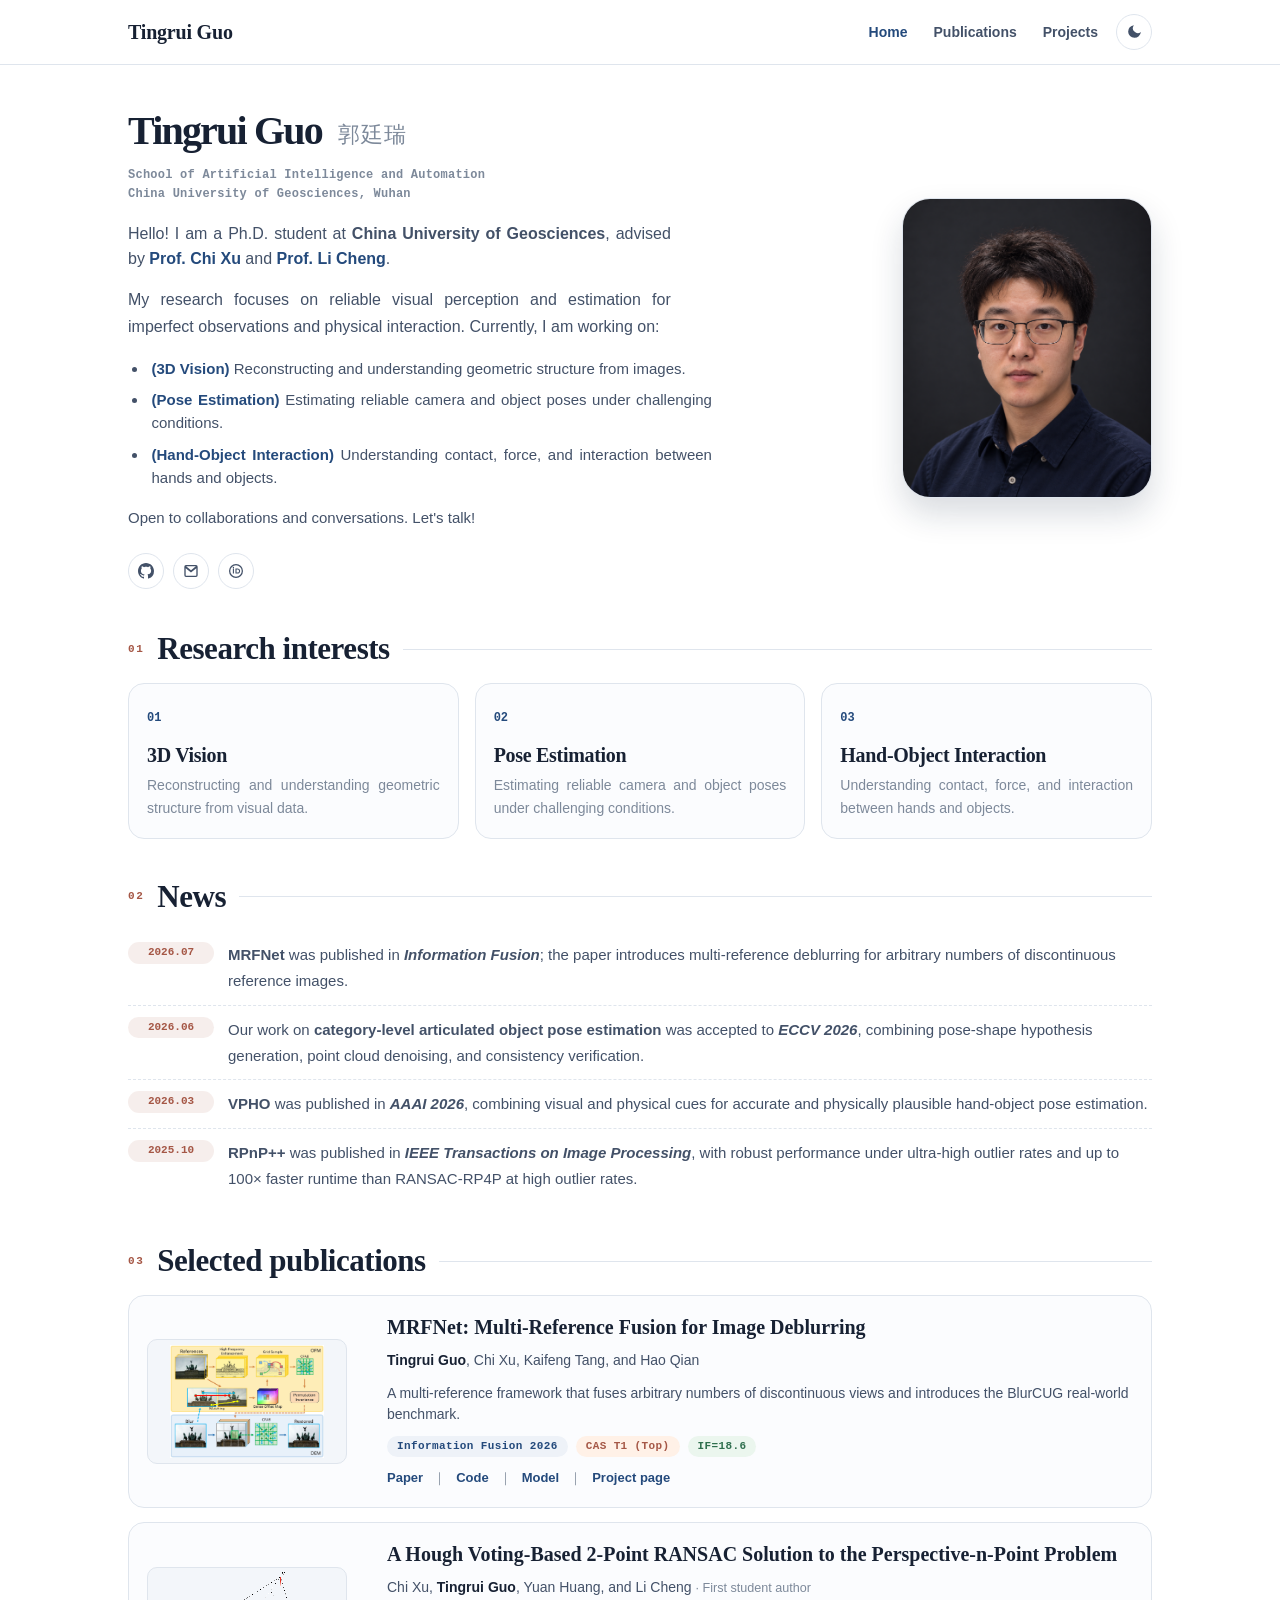
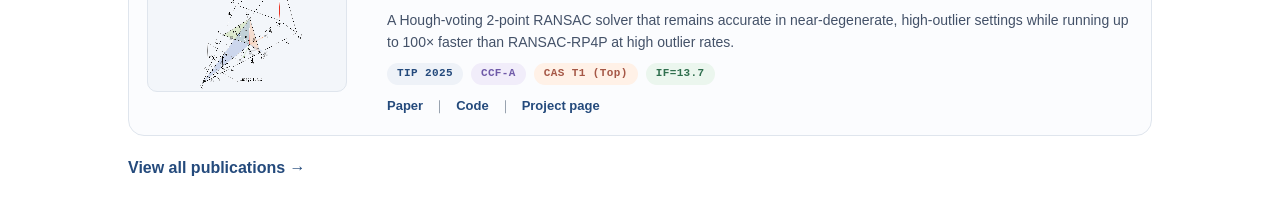
==== index.html @ 00b6d366 "personal homepage" ====
<!doctype html>
<html lang="en">
<head>
  <meta charset="utf-8">
  <meta name="viewport" content="width=device-width, initial-scale=1">
  <title>Tingrui Guo — AI, Computer Vision &amp; Geometric Estimation</title>
  <meta name="description" content="Tingrui Guo is a researcher in computer vision and geometric estimation, working toward reliable visual perception and safe AI for physical interaction.">
  <meta name="author" content="Tingrui Guo">
  <meta property="og:type" content="profile">
  <meta property="og:title" content="Tingrui Guo — AI, Computer Vision &amp; Geometric Estimation">
  <meta property="og:description" content="Research in reliable visual perception, robust geometric estimation, and safe AI for physical interaction.">
  <meta name="theme-color" content="#ffffff">
  <link rel="icon" href="data:image/svg+xml,%3Csvg xmlns='http://www.w3.org/2000/svg' viewBox='0 0 64 64'%3E%3Crect width='64' height='64' rx='14' fill='%23244a7c'/%3E%3Ctext x='32' y='44' font-family='Georgia,serif' font-size='34' fill='white' text-anchor='middle'%3ET%3C/text%3E%3C/svg%3E">
  <script>
    (function () {
      try {
        var saved = localStorage.getItem('tg-theme');
        var theme = saved || (matchMedia('(prefers-color-scheme: dark)').matches ? 'dark' : 'light');
        document.documentElement.setAttribute('data-theme', theme);
      } catch (e) { document.documentElement.setAttribute('data-theme', 'light'); }
      document.documentElement.classList.add('js');
    }());
  </script>
  <link rel="stylesheet" href="assets/css/style.css">
  <script src="assets/js/main.js" defer></script>
</head>
<body>
  <a class="skip-link" href="#main">Skip to main content</a>

  <header class="site-nav">
    <div class="container nav-inner">
      <a class="brand" href="index.html">Tingrui Guo</a>
      <div class="nav-right">
        <button class="nav-toggle" type="button" aria-label="Open navigation" aria-expanded="false" aria-controls="primary-nav">
          <svg class="menu-icon" viewBox="0 0 24 24" fill="none" stroke="currentColor" stroke-width="2" stroke-linecap="round"><path d="M4 7h16M4 12h16M4 17h16"/></svg>
          <svg class="close-icon" viewBox="0 0 24 24" fill="none" stroke="currentColor" stroke-width="2" stroke-linecap="round"><path d="m6 6 12 12M18 6 6 18"/></svg>
        </button>
        <nav class="nav-links" id="primary-nav" aria-label="Primary navigation">
          <a href="index.html" class="active" aria-current="page">Home</a>
          <a href="publications.html">Publications</a>
          <a href="projects.html">Projects</a>
        </nav>
        <button class="theme-toggle" type="button" aria-label="Toggle dark mode">
          <svg class="i-moon" viewBox="0 0 24 24"><path fill="currentColor" d="M21 12.8A9 9 0 1 1 11.2 3a7 7 0 0 0 9.8 9.8Z"/></svg>
          <svg class="i-sun" viewBox="0 0 24 24" fill="none" stroke="currentColor" stroke-width="2" stroke-linecap="round"><circle cx="12" cy="12" r="4.4"/><path d="M12 2v2.5M12 19.5V22M2 12h2.5M19.5 12H22M4.6 4.6l1.8 1.8M17.6 17.6l1.8 1.8M19.4 4.6l-1.8 1.8M6.4 17.6l-1.8 1.8"/></svg>
        </button>
      </div>
    </div>
  </header>

  <main id="main">
    <section class="hero container reveal">
      <div class="hero-copy">
        <h1>Tingrui Guo <span class="name-cn">郭廷瑞</span></h1>
        <p class="hero-affiliation">School of Artificial Intelligence and Automation<br>China University of Geosciences, Wuhan</p>
        <div class="hero-inline-aside">
          <figure class="avatar-wrap">
            <img class="avatar" src="assets/img/gtr.png" alt="Portrait of Tingrui Guo" width="1145" height="1374">
          </figure>
        </div>
        <p class="hero-lede">Hello! I am a Ph.D. student at <strong>China University of Geosciences</strong>, advised by <a href="http://grzy.cug.edu.cn/xuchi/zh_CN/index.htm" target="_blank" rel="noopener"><strong>Prof. Chi Xu</strong></a> and <a href="https://www.ece.ualberta.ca/~lcheng5/" target="_blank" rel="noopener"><strong>Prof. Li Cheng</strong></a>.</p>
        <p class="hero-bio">My research focuses on reliable visual perception and estimation for imperfect observations and physical interaction. Currently, I am working on:</p>
        <ul class="hero-research">
          <li><strong>(3D Vision)</strong> Reconstructing and understanding geometric structure from images.</li>
          <li><strong>(Pose Estimation)</strong> Estimating reliable camera and object poses under challenging conditions.</li>
          <li><strong>(Hand-Object Interaction)</strong> Understanding contact, force, and interaction between hands and objects.</li>
        </ul>
        <p class="hero-note">Open to collaborations and conversations. Let's talk!</p>
        <div class="social" aria-label="Profile links">
          <a href="https://github.com/RaneWouters" target="_blank" rel="noopener" aria-label="GitHub" title="GitHub"><svg viewBox="0 0 24 24"><path d="M12 0C5.37 0 0 5.37 0 12c0 5.31 3.435 9.795 8.205 11.385.6.105.825-.255.825-.57 0-.285-.015-1.23-.015-2.235-3.015.555-3.795-.735-4.035-1.41-.135-.345-.72-1.41-1.23-1.695-.42-.225-1.02-.78-.015-.795.945-.015 1.62.87 1.845 1.23 1.08-.3 2.805 1.305 3.495.99.105-.78.42-1.305.765-1.605-2.67-.3-5.46-1.335-5.46-5.925 0-1.305.465-2.385 1.23-3.225-.12-.3-.54-1.53.12-3.18 0 0 1.005-.315 3.3 1.23.96-.27 1.98-.405 3-.405s2.04.135 3 .405c2.295-1.56 3.3-1.23 3.3-1.23.66 1.65.24 2.88.12 3.18.765.84 1.23 1.905 1.23 3.225 0 4.605-2.805 5.625-5.475 5.925.435.375.81 1.095.81 2.22 0 1.605-.015 2.895-.015 3.3 0 .315.225.69.825.57A12.02 12.02 0 0 0 24 12c0-6.63-5.37-12-12-12z"/></svg></a>
          <a href="mailto:guotingrui@cug.edu.cn,tingruiguo99@gmail.com" aria-label="Email addresses: guotingrui@cug.edu.cn and tingruiguo99@gmail.com" title="guotingrui@cug.edu.cn and tingruiguo99@gmail.com"><svg viewBox="0 0 24 24"><path d="M2 5.5A2.5 2.5 0 0 1 4.5 3h15A2.5 2.5 0 0 1 22 5.5v13a2.5 2.5 0 0 1-2.5 2.5h-15A2.5 2.5 0 0 1 2 18.5v-13Zm2.68-.5 7.32 5.86L19.32 5H4.68ZM4 7.79V18.5c0 .28.22.5.5.5h15a.5.5 0 0 0 .5-.5V7.79l-8 6.4-8-6.4Z"/></svg></a>
          <a href="https://orcid.org/0009-0001-5096-0224" target="_blank" rel="noopener" aria-label="ORCID" title="ORCID"><svg viewBox="0 0 24 24"><path d="M12 1.5A10.5 10.5 0 1 0 12 22.5 10.5 10.5 0 0 0 12 1.5Zm0 19.1A8.6 8.6 0 1 1 12 3.4a8.6 8.6 0 0 1 0 17.2ZM7.3 8.1h1.65v7.8H7.3V8.1Zm.82-2.5a1.05 1.05 0 1 0 0 2.1 1.05 1.05 0 0 0 0-2.1Zm3.05 2.5h2.95c2.55 0 4.1 1.47 4.1 3.9s-1.55 3.9-4.1 3.9h-2.95V8.1Zm1.65 1.5v4.7h1.2c1.65 0 2.5-.8 2.5-2.35s-.85-2.35-2.5-2.35h-1.2Z"/></svg></a>
        </div>
      </div>
      <div class="hero-aside">
        <figure class="avatar-wrap">
          <img class="avatar" src="assets/img/gtr.png" alt="Portrait of Tingrui Guo" width="1145" height="1374">
        </figure>
      </div>
    </section>

    <section class="container section reveal" id="research">
      <div class="section-head"><span class="num">01</span><h2>Research interests</h2><span class="rule"></span></div>
      <div class="topic-grid">
        <article class="topic-card"><span class="topic-index">01</span><div><h3>3D Vision</h3><p>Reconstructing and understanding geometric structure from visual data.</p></div></article>
        <article class="topic-card"><span class="topic-index">02</span><div><h3>Pose Estimation</h3><p>Estimating reliable camera and object poses under challenging conditions.</p></div></article>
        <article class="topic-card"><span class="topic-index">03</span><div><h3>Hand-Object Interaction</h3><p>Understanding contact, force, and interaction between hands and objects.</p></div></article>
      </div>
    </section>

    <section class="container section reveal" id="news">
      <div class="section-head"><span class="num">02</span><h2>News</h2><span class="rule"></span></div>
      <ul class="news-list" data-collapsible data-show="4">
        <li><time class="news-time" datetime="2026-07">2026.07</time><span class="txt"><strong>MRFNet</strong> was published in <strong><em>Information Fusion</em></strong>; the paper introduces multi-reference deblurring for arbitrary numbers of discontinuous reference images.</span></li>
        <li><time class="news-time" datetime="2026-06">2026.06</time><span class="txt">Our work on <strong>category-level articulated object pose estimation</strong> was accepted to <strong><em>ECCV 2026</em></strong>, combining pose-shape hypothesis generation, point cloud denoising, and consistency verification.</span></li>
        <li><time class="news-time" datetime="2026-03">2026.03</time><span class="txt"><strong>VPHO</strong> was published in <strong><em>AAAI 2026</em></strong>, combining visual and physical cues for accurate and physically plausible hand-object pose estimation.</span></li>
        <li><time class="news-time" datetime="2025-10">2025.10</time><span class="txt"><strong>RPnP++</strong> was published in <strong><em>IEEE Transactions on Image Processing</em></strong>, with robust performance under ultra-high outlier rates and up to 100× faster runtime than RANSAC-RP4P at high outlier rates.</span></li>
      </ul>
      <button class="link-btn no-print" type="button" data-toggle aria-expanded="false"></button>
    </section>

    <section class="container section reveal selected-publications" id="publications">
      <div class="section-head"><span class="num">03</span><h2>Selected publications</h2><span class="rule"></span></div>
      <ol class="pub-list">
        <li class="pub">
          <img class="pub-thumb pub-thumb--mrfnet" src="projects/mrfnet/assets/paper/fig2_ofm_dem.jpg" alt="MRFNet Fig. 2: Offset Fusion Module and Deformable Enrichment Module" loading="lazy" width="1651" height="1205">
          <div>
            <div class="pub-title"><a href="projects/mrfnet/index.html">MRFNet: Multi-Reference Fusion for Image Deblurring</a></div>
            <p class="pub-authors"><strong>Tingrui Guo</strong>, Chi Xu, Kaifeng Tang, and Hao Qian</p>
            <p class="pub-summary">A multi-reference framework that fuses arbitrary numbers of discontinuous views and introduces the BlurCUG real-world benchmark.</p>
            <div class="pub-meta"><span class="pill pill-venue">Information Fusion 2026</span><span class="pill pill-cas">CAS T1 (Top)</span><span class="pill pill-if">IF=18.6</span></div>
            <div class="pub-links"><a href="https://doi.org/10.1016/j.inffus.2026.104169" target="_blank" rel="noopener">Paper</a><a href="https://github.com/RaneWouters/MRFNet" target="_blank" rel="noopener">Code</a><a href="https://huggingface.co/Rane1949/MRFNet" target="_blank" rel="noopener">Model</a><a href="projects/mrfnet/index.html">Project page</a></div>
          </div>
        </li>
        <li class="pub">
          <img class="pub-thumb pub-thumb--diagram" src="projects/rpnp_pp/assets/fig/camera-geometry-complete.svg" alt="Camera projection geometry diagram for the Hough voting paper" loading="lazy" width="746" height="748">
          <div>
            <div class="pub-title"><a href="projects/rpnp_pp/index.html">A Hough Voting-Based 2-Point RANSAC Solution to the Perspective-n-Point Problem</a></div>
            <p class="pub-authors">Chi Xu, <strong>Tingrui Guo</strong>, Yuan Huang, and Li Cheng <span class="author-note">· First student author</span></p>
            <p class="pub-summary">A Hough-voting 2-point RANSAC solver that remains accurate in near-degenerate, high-outlier settings while running up to 100× faster than RANSAC-RP4P at high outlier rates.</p>
            <div class="pub-meta"><span class="pill pill-venue">TIP 2025</span><span class="pill pill-ccf">CCF-A</span><span class="pill pill-cas">CAS T1 (Top)</span><span class="pill pill-if">IF=13.7</span></div>
            <div class="pub-links"><a href="https://doi.org/10.1109/TIP.2025.3622336" target="_blank" rel="noopener">Paper</a><a href="https://github.com/RaneWouters/RPnP_plusplus" target="_blank" rel="noopener">Code</a><a href="projects/rpnp_pp/index.html">Project page</a></div>
          </div>
        </li>
      </ol>
      <p style="margin-top:18px"><a class="text-link" href="publications.html">View all publications →</a></p>
    </section>
  </main>
</body>
</html>
---- assets/css/style.css ----
/* Tingrui Guo — shared site system
   Plain CSS by design: no font or framework requests, fast on GitHub Pages. */

:root {
  color-scheme: light dark;
  --bg: #ffffff;
  --surface: #fbfcfe;
  --surface-raised: #ffffff;
  --soft: #f2f5f8;
  --ink: #172133;
  --secondary: #435168;
  --muted: #7d899a;
  --line: #dfe5ed;
  --accent: #244a7c;
  --accent-strong: #17385f;
  --accent-soft: rgba(36, 74, 124, 0.10);
  --warm: #a55746;
  --warm-strong: #873f32;
  --warm-soft: rgba(165, 87, 70, 0.10);
  --gold: #956c16;
  --gold-soft: rgba(149, 108, 22, 0.11);
  --nav-bg: rgba(255, 255, 255, 0.88);
  --shadow-sm: 0 1px 2px rgba(23, 33, 51, 0.05);
  --shadow-md: 0 14px 35px rgba(23, 33, 51, 0.10);
  --radius: 16px;
  --radius-sm: 10px;
  --maxw: 1120px;
  --sans: -apple-system, BlinkMacSystemFont, "Segoe UI", "PingFang SC",
    "Hiragino Sans GB", "Microsoft YaHei", Roboto, Helvetica, Arial, sans-serif;
  --serif: "Iowan Old Style", "Palatino Linotype", Palatino, Georgia,
    "Times New Roman", "Songti SC", "STSong", SimSun, serif;
  --mono: ui-monospace, SFMono-Regular, Menlo, Consolas, "Liberation Mono", monospace;
}

[data-theme="dark"] {
  --bg: #111722;
  --surface: #182130;
  --surface-raised: #1d2939;
  --soft: #222f40;
  --ink: #edf2f8;
  --secondary: #c5d0df;
  --muted: #94a1b3;
  --line: #344255;
  --accent: #8db3e4;
  --accent-strong: #b0cdf0;
  --accent-soft: rgba(141, 179, 228, 0.15);
  --warm: #e49b86;
  --warm-strong: #f0b4a2;
  --warm-soft: rgba(228, 155, 134, 0.15);
  --gold: #e5bd63;
  --gold-soft: rgba(229, 189, 99, 0.16);
  --nav-bg: rgba(17, 23, 34, 0.88);
  --shadow-sm: 0 1px 2px rgba(0, 0, 0, 0.35);
  --shadow-md: 0 14px 35px rgba(0, 0, 0, 0.34);
}

@media (prefers-color-scheme: dark) {
  :root:not([data-theme="light"]):not([data-theme="dark"]) {
    --bg: #111722; --surface: #182130; --surface-raised: #1d2939; --soft: #222f40;
    --ink: #edf2f8; --secondary: #c5d0df; --muted: #94a1b3; --line: #344255;
    --accent: #8db3e4; --accent-strong: #b0cdf0; --accent-soft: rgba(141,179,228,.15);
    --warm: #e49b86; --warm-strong: #f0b4a2; --warm-soft: rgba(228,155,134,.15);
    --gold: #e5bd63; --gold-soft: rgba(229,189,99,.16); --nav-bg: rgba(17,23,34,.88);
  }
}

*, *::before, *::after { box-sizing: border-box; }
html { -webkit-text-size-adjust: 100%; scroll-behavior: smooth; }
body {
  margin: 0; background: var(--bg); color: var(--ink);
  font: 16px/1.72 var(--sans); -webkit-font-smoothing: antialiased; text-rendering: optimizeLegibility;
}
img, video { display: block; max-width: 100%; height: auto; }
h1, h2, h3, h4 { margin: 0 0 .55em; color: var(--ink); font-family: var(--serif); font-weight: 700; line-height: 1.18; letter-spacing: -.015em; }
p { margin: 0 0 1em; }
a { color: var(--accent); text-decoration: none; transition: color .18s ease; }
a:hover { color: var(--accent-strong); }
button, input, select { font: inherit; }
::selection { background: var(--accent-soft); }
:focus-visible { outline: 2px solid var(--accent); outline-offset: 3px; border-radius: 5px; }

.container { width: min(100%, var(--maxw)); margin-inline: auto; padding-inline: clamp(20px, 4vw, 48px); }
.skip-link { position: absolute; left: -999px; top: 8px; z-index: 100; padding: 8px 14px; border-radius: 8px; background: var(--ink); color: var(--bg); }
.skip-link:focus { left: 8px; }
.mono-note { color: var(--muted); font: 500 12px/1.55 var(--mono); letter-spacing: .015em; }

/* Shared navigation */
.site-nav { position: sticky; top: 0; z-index: 50; border-bottom: 1px solid var(--line); background: var(--nav-bg); -webkit-backdrop-filter: saturate(160%) blur(14px); backdrop-filter: saturate(160%) blur(14px); }
.nav-inner { display: flex; align-items: center; justify-content: space-between; gap: 18px; min-height: 64px; }
.brand { color: var(--ink); font: 700 20px/1 var(--serif); letter-spacing: -.01em; white-space: nowrap; }
.brand:hover { color: var(--accent); }
.nav-right { display: flex; align-items: center; gap: 7px; min-width: 0; }
.nav-links { display: flex; align-items: center; gap: 4px; }
.nav-links a { padding: 7px 11px; border-radius: 8px; color: var(--secondary); font-size: 14px; font-weight: 600; white-space: nowrap; }
.nav-links a:hover { color: var(--ink); background: var(--soft); }
.nav-links a.active { color: var(--accent); }
.nav-toggle, .theme-toggle { display: grid; place-items: center; flex: 0 0 auto; width: 36px; height: 36px; border: 1px solid var(--line); border-radius: 50%; background: var(--surface-raised); color: var(--secondary); cursor: pointer; transition: transform .18s ease, color .18s ease, border-color .18s ease, background .18s ease; }
.nav-toggle { display: none; border-radius: 9px; }
.nav-toggle:hover, .theme-toggle:hover { color: var(--accent); border-color: var(--accent); }
.theme-toggle:hover { transform: rotate(12deg); }
.nav-toggle svg, .theme-toggle svg { width: 17px; height: 17px; }
.nav-toggle .close-icon, .theme-toggle .i-sun { display: none; }
.nav-toggle.is-open .menu-icon { display: none; }
.nav-toggle.is-open .close-icon { display: block; }
[data-theme="dark"] .theme-toggle .i-moon { display: none; }
[data-theme="dark"] .theme-toggle .i-sun { display: block; }

/* Buttons and labels */
.btn { display: inline-flex; align-items: center; justify-content: center; gap: 8px; min-height: 40px; padding: 9px 16px; border: 1px solid var(--line); border-radius: var(--radius-sm); background: var(--surface-raised); color: var(--ink); box-shadow: var(--shadow-sm); font-size: 14px; font-weight: 650; cursor: pointer; transition: transform .18s ease, box-shadow .18s ease, color .18s ease, background .18s ease; }
.btn:hover { color: var(--ink); transform: translateY(-2px); box-shadow: var(--shadow-md); }
.btn-primary { border-color: var(--accent); background: var(--accent); color: #fff; }
.btn-primary:hover { border-color: var(--accent-strong); background: var(--accent-strong); color: #fff; }
.text-link { font-weight: 700; }
.pill { display: inline-block; padding: 4px 10px; border-radius: 999px; background: var(--accent-soft); color: var(--accent); font: 650 11px/1.2 var(--mono); letter-spacing: .035em; white-space: nowrap; }
.pill-warm { background: var(--warm-soft); color: var(--warm); }
.pill-venue { background: #eef2f8; color: #244a7c; }
.pill-ccf { background: #f1edfa; color: #6f5aa8; }
.pill-cas { background: #fff1e7; color: #a55746; }
.pill-if { background: #ebf6ee; color: #2f6f4e; }
.pill-report { background: #eef0f3; color: #5e6977; }
.pill-line { border: 1px solid var(--line); background: transparent; color: var(--secondary); }
[data-theme="dark"] .pill-venue { background: rgba(141, 179, 228, .18); color: #b8d2f2; }
[data-theme="dark"] .pill-ccf { background: rgba(157, 125, 213, .2); color: #d0c0f2; }
[data-theme="dark"] .pill-cas { background: rgba(228, 155, 134, .18); color: #f0b7a4; }
[data-theme="dark"] .pill-if { background: rgba(103, 175, 126, .18); color: #b6dfbf; }
[data-theme="dark"] .pill-report { background: rgba(148, 161, 179, .18); color: #cbd2dc; }
@media (prefers-color-scheme: dark) {
  :root:not([data-theme="light"]):not([data-theme="dark"]) .pill-venue { background: rgba(141, 179, 228, .18); color: #b8d2f2; }
  :root:not([data-theme="light"]):not([data-theme="dark"]) .pill-ccf { background: rgba(157, 125, 213, .2); color: #d0c0f2; }
  :root:not([data-theme="light"]):not([data-theme="dark"]) .pill-cas { background: rgba(228, 155, 134, .18); color: #f0b7a4; }
  :root:not([data-theme="light"]):not([data-theme="dark"]) .pill-if { background: rgba(103, 175, 126, .18); color: #b6dfbf; }
  :root:not([data-theme="light"]):not([data-theme="dark"]) .pill-report { background: rgba(148, 161, 179, .18); color: #cbd2dc; }
}

/* Homepage */
.hero { display: grid; grid-template-columns: minmax(0, 1fr) 250px; align-items: center; gap: clamp(34px, 7vw, 96px); padding-block: clamp(64px, 9vw, 112px) 70px; }
.hero-copy { min-width: 0; max-width: 720px; }
.hero-inline-aside { display: none; }
.eyebrow { margin-bottom: 18px; color: var(--warm); font: 700 12px/1 var(--mono); letter-spacing: .18em; text-transform: uppercase; }
.hero h1 { margin-bottom: 15px; font-size: clamp(32px, 3.8vw, 40px); letter-spacing: -.045em; }
.name-cn { display: inline-block; margin-left: 8px; color: var(--muted); font: 500 .54em/1 var(--sans); letter-spacing: .04em; vertical-align: middle; }
.hero-affiliation { margin: -3px 0 16px; color: var(--muted); font: 600 12px/1.6 var(--mono); letter-spacing: .02em; }
.hero-lede { max-width: 61ch; margin-bottom: 14px; color: var(--secondary); font: inherit; line-height: 1.6; text-align: justify; }
.hero-bio { max-width: 61ch; color: var(--secondary); font-size: 16px; text-align: justify; }
.hero-research { display: grid; gap: 8px; max-width: 70ch; margin: 13px 0 0; padding-left: 1.3em; color: var(--secondary); font-size: 15px; line-height: 1.55; }
.hero-research li { padding-left: 4px; text-align: justify; }
.hero-research strong { color: var(--accent); }
.hero-note { margin-top: 16px; color: var(--secondary); font-size: 15px; text-align: justify; }
.social { display: flex; gap: 9px; margin-top: 22px; }
.social a { display: grid; place-items: center; width: 36px; height: 36px; border: 1px solid var(--line); border-radius: 50%; background: var(--surface-raised); color: var(--secondary); }
.social a:hover { border-color: var(--accent); background: var(--accent); color: #fff; transform: translateY(-2px); }
.social svg { width: 16px; height: 16px; fill: currentColor; }
.hero-aside { justify-self: end; width: min(100%, 250px); }
.avatar-wrap { position: relative; margin: 0; }
.avatar { width: 100%; aspect-ratio: 1145 / 1374; object-fit: cover; border: 1px solid var(--line); border-radius: 28px; background: var(--soft); box-shadow: 0 16px 32px rgba(17, 36, 65, .16); }

.section { padding-block: 20px; }
.section[id] { scroll-margin-top: 84px; }
.section-head { display: flex; align-items: center; gap: 13px; margin-bottom: 16px; }
.section-head .num { color: var(--warm); font: 700 11px/1 var(--mono); letter-spacing: .14em; }
.section-head h2 { margin: 0; font-size: clamp(23px, 3vw, 31px); white-space: nowrap; }
.section-head .rule { flex: 1; height: 1px; background: var(--line); }
.topic-grid { display: grid; grid-template-columns: repeat(3, 1fr); gap: 16px; }
.topic-card { padding: 18px; border: 1px solid var(--line); border-radius: var(--radius); background: var(--surface); transition: transform .2s ease, box-shadow .2s ease, border-color .2s ease; }
.topic-card:hover { border-color: var(--accent); transform: translateY(-3px); box-shadow: var(--shadow-md); }
.topic-index { color: var(--accent); font: 700 12px/1 var(--mono); }
.topic-card h3 { margin: 14px 0 6px; font-size: 20px; }
.topic-card p { margin: 0; color: var(--muted); font-size: 14px; line-height: 1.65; text-align: justify; }

.news-list { list-style: none; margin: 0; padding: 0; }
.news-list li { display: grid; grid-template-columns: 86px minmax(0, 1fr); gap: 14px; padding: 11px 0; }
.news-list li + li { border-top: 1px dashed var(--line); }
.news-time { align-self: start; padding: 3px 8px; border-radius: 999px; background: var(--warm-soft); color: var(--warm); font: 650 11px/1.4 var(--mono); text-align: center; }
.news-list .txt { color: var(--secondary); font-size: 15px; }
.news-list .is-clipped { display: none; }
.link-btn { padding: 7px 0; border: 0; background: transparent; color: var(--accent); font-size: 14px; font-weight: 700; cursor: pointer; }
.link-btn:hover { text-decoration: underline; text-underline-offset: 4px; }

.pub-list { list-style: none; margin: 0; padding: 0; }
.pub { display: grid; grid-template-columns: 200px minmax(0, 1fr); gap: 22px; padding: 18px; border: 1px solid var(--line); border-radius: var(--radius); background: var(--surface); transition: transform .2s ease, box-shadow .2s ease; }
.pub:hover { transform: translateY(-2px); box-shadow: var(--shadow-md); }
.pub + .pub { margin-top: 14px; }
.pub-thumb { align-self: center; width: 100%; aspect-ratio: 16 / 10; object-fit: cover; border: 1px solid #dfe5ed; border-radius: var(--radius-sm); background: #f3f6fa; }
.pub-thumb--mrfnet { object-fit: contain; padding: 5px; }
.pub-thumb--diagram { object-fit: contain; padding: 0; }
/* Hover-zoom "spotlight": the overlay dims the page while the enlarged
   thumbnail sits above it (z-index 100 > 80) so the figure stays bright.
   Note: .pub must NOT create a stacking context. A transform or z-index here
   would trap the thumbnail's z-index inside the card, dropping it below the
   overlay and dimming the image along with the page — so the card lift uses
   `top` (with position: relative) instead of `transform: translateY`. */
.selected-publications .pub,
.publications-page .pub { position: relative; overflow: visible; transition: top .2s ease, box-shadow .2s ease; }
.selected-publications .pub { column-gap: 40px; }
.selected-publications .pub:hover,
.publications-page .pub:hover { transform: none; top: -2px; }
.selected-publications .pub-thumb,
.publications-page .pub-thumb { position: relative; z-index: 0; transform-origin: 30% 50%; transition: transform .22s ease, box-shadow .22s ease, background-color .22s ease, z-index 0s linear .22s; }
@media (hover: hover) and (pointer: fine) {
  body::before { content: ""; position: fixed; inset: 0; z-index: 80; pointer-events: none; background: rgba(13, 24, 42, .46); opacity: 0; transition: opacity .22s ease; }
  body:has(.selected-publications .pub-thumb:hover)::before,
  body.image-zoom-active::before { opacity: 1; }
  .selected-publications .pub-thumb:hover { z-index: 100; transform: scale(3); background-color: #f3f6fa; box-shadow: 0 24px 48px rgba(0, 0, 0, .45); transition-delay: 0s; }
  body.image-zoom-active .selected-publications .pub-thumb:hover,
  body.image-zoom-active .publications-page .pub-thumb:hover { z-index: 0; transform: none; box-shadow: none; }
  .pub-thumb-zoom { position: fixed; z-index: 100; max-width: none !important; aspect-ratio: auto; pointer-events: none; object-fit: contain; background: #f3f6fa; box-shadow: 0 24px 48px rgba(0, 0, 0, .45); opacity: 0; transition: left .24s cubic-bezier(.22, 1, .36, 1), top .24s cubic-bezier(.22, 1, .36, 1), width .24s cubic-bezier(.22, 1, .36, 1), height .24s cubic-bezier(.22, 1, .36, 1), opacity .18s ease, box-shadow .24s ease; }
  .pub-thumb-zoom { border-radius: var(--radius-sm); }
  .pub-thumb-zoom.is-visible { opacity: 1; }
  .pub-thumb-zoom.is-closing { opacity: 0; box-shadow: 0 0 0 rgba(0, 0, 0, 0); }
}
.pub-title { margin-bottom: 7px; font: 700 20px/1.35 var(--serif); }
.pub-title a { color: inherit; }
.pub-title a:hover { color: var(--accent); }
.pub-authors { margin-bottom: 10px; color: var(--secondary); font-size: 14px; }
.pub-authors strong { color: var(--ink); }
.author-note { color: var(--muted); font-size: .9em; white-space: nowrap; }
.pub-summary { margin: 0 0 10px; color: var(--secondary); font-size: 14px; line-height: 1.55; }
.pub-meta, .pub-links, .filter-bar, .skill-tags { display: flex; flex-wrap: wrap; align-items: center; gap: 8px; }
.pub-meta { margin-bottom: 10px; }
.pub-note { color: var(--gold); font-size: 13px; font-weight: 700; }
.pub-links { gap: 7px 0; font-size: 13px; font-weight: 700; }
.pub-links a + a::before { content: "｜"; display: inline-block; margin: 0 10px; color: var(--muted); font-weight: 400; }
.year-head { margin: 34px 0 14px; color: var(--muted); font: 700 16px/1 var(--mono); letter-spacing: .08em; }
.filter-bar { margin-bottom: 22px; }
.chip { padding: 7px 14px; border: 1px solid var(--line); border-radius: 999px; background: var(--surface-raised); color: var(--secondary); font-size: 13px; font-weight: 650; cursor: pointer; }
.chip:hover, .chip[aria-pressed="true"] { border-color: var(--accent); color: var(--accent); }
.chip[aria-pressed="true"] { background: var(--accent-soft); }

.proj-grid { display: grid; grid-template-columns: repeat(auto-fit, minmax(280px, 1fr)); gap: 18px; }
.proj-card { display: flex; flex-direction: column; overflow: hidden; border: 1px solid var(--line); border-radius: var(--radius); background: var(--surface); transition: transform .2s ease, box-shadow .2s ease; }
.proj-card:hover { transform: translateY(-3px); box-shadow: var(--shadow-md); }
.proj-cover { width: 100%; aspect-ratio: 16 / 9; object-fit: cover; border-bottom: 1px solid var(--line); background: #fff; }
.proj-cover--diagram { object-fit: contain; padding: 18px; }
.proj-body { display: flex; flex: 1; flex-direction: column; gap: 10px; padding: 20px; }
.proj-tags { display: flex; flex-wrap: wrap; gap: 7px; }
.proj-body h3 { margin: 0; font-size: 21px; }
.proj-body h3 a { color: inherit; }
.proj-body p { flex: 1; margin: 0; color: var(--muted); font-size: 14px; }
.proj-links { display: flex; flex-wrap: wrap; gap: 14px; font-size: 13px; font-weight: 700; }

.page-title { margin-bottom: 9px; font-size: clamp(36px, 6vw, 54px); }
.page-sub { max-width: 68ch; margin-bottom: 32px; color: var(--secondary); }
.back-link { display: inline-block; margin-bottom: 18px; color: var(--muted); font: 650 12px/1 var(--mono); letter-spacing: .1em; text-transform: uppercase; }
.back-link:hover { color: var(--accent); }
.prose { max-width: 74ch; }
.prose h2 { margin-top: 1.7em; font-size: 25px; }
.prose h3 { margin-top: 1.35em; font-size: 19px; }
.prose ul, .prose ol { padding-left: 1.35em; }
.figure { margin: 26px 0; }
.figure img { width: 100%; border: 1px solid var(--line); border-radius: var(--radius); background: var(--surface); }
.figure figcaption { margin-top: 10px; color: var(--muted); font-size: 13px; text-align: center; }
.table-wrap { margin: 18px 0; overflow-x: auto; }
table.results { width: 100%; min-width: 520px; border-collapse: collapse; font-size: 14px; }
table.results th, table.results td { padding: 9px 12px; border-bottom: 1px solid var(--line); text-align: left; }
table.results th { color: var(--muted); font: 650 11px/1.4 var(--mono); letter-spacing: .06em; text-transform: uppercase; }
table.results tr.row-best td { background: var(--accent-soft); font-weight: 700; }
pre.code { margin: 12px 0; overflow-x: auto; padding: 16px 18px; border: 1px solid var(--line); border-radius: var(--radius-sm); background: var(--soft); color: var(--ink); font: 12px/1.65 var(--mono); white-space: pre; }
.copy-btn { border: 1px solid var(--line); border-radius: 8px; background: var(--surface-raised); color: var(--secondary); padding: 7px 12px; cursor: pointer; font-size: 12px; font-weight: 700; }
.copy-btn:hover { border-color: var(--accent); color: var(--accent); }

.timeline { position: relative; list-style: none; margin: 0; padding: 0 0 0 25px; }
.timeline::before { content: ""; position: absolute; left: 5px; top: 8px; bottom: 8px; width: 2px; background: var(--accent-soft); }
.timeline li { position: relative; padding-bottom: 24px; }
.timeline li::before { content: ""; position: absolute; left: -26px; top: 8px; width: 12px; height: 12px; border: 2px solid var(--accent); border-radius: 50%; background: var(--bg); }
.tl-time { color: var(--accent); font: 650 12px/1.5 var(--mono); }
.tl-title { font-weight: 700; }
.tl-desc { color: var(--muted); font-size: 14px; }
.award-list { list-style: none; margin: 0; padding: 0; }
.award-list li { display: flex; gap: 12px; padding: 8px 0; border-bottom: 1px dashed var(--line); }
.award-list .when { flex: 0 0 auto; color: var(--gold); font: 650 12px/1.5 var(--mono); }

.site-footer { margin-top: 68px; border-top: 1px solid var(--line); padding: 25px 0 38px; }
.footer-inner { display: flex; flex-wrap: wrap; align-items: center; justify-content: space-between; gap: 8px 22px; color: var(--muted); font-size: 12px; }
.footer-inner a { color: var(--secondary); }

@media (prefers-reduced-motion: no-preference) {
  html.js .reveal { opacity: 0; transform: translateY(14px); }
  html.js .reveal.is-in { opacity: 1; transform: none; transition: opacity .5s ease, transform .5s ease; }
}
@media (prefers-reduced-motion: reduce) {
  .selected-publications .pub-thumb,
  .selected-publications .pub-thumb:hover,
  .publications-page .pub-thumb,
  .publications-page .pub-thumb:hover { transform: none; box-shadow: none; transition: none; background-color: #f3f6fa; }
  body::before { display: none; }
}

@media (min-width: 821px) {
  .hero { padding-block: 42px 22px; }
}

@media (min-width: 821px) and (max-height: 820px) {
  .hero { padding-block: 24px 14px; }
  .hero h1 { margin-bottom: 10px; }
  .hero-affiliation { margin-bottom: 10px; line-height: 1.4; }
  .hero-lede { margin-bottom: 8px; line-height: 1.45; }
  .hero-bio { line-height: 1.45; }
  .hero-research { gap: 4px; margin-top: 8px; font-size: 14px; line-height: 1.4; }
  .hero-note { margin-top: 10px; font-size: 14px; line-height: 1.35; }
  .social { margin-top: 14px; }
  .section { padding-block: 12px; }
  .section-head { margin-bottom: 10px; }
  .topic-card { padding: 14px; }
  .topic-card h3 { margin: 10px 0 4px; font-size: 18px; }
  .topic-card p { font-size: 13px; line-height: 1.45; }
}

@media (max-width: 820px) {
  .hero { grid-template-columns: 1fr 180px; gap: 28px; }
  .hero-aside { width: 180px; }
  .topic-grid { grid-template-columns: 1fr; }
  .topic-card { display: grid; grid-template-columns: 48px minmax(0, 1fr); column-gap: 12px; }
  .topic-card h3 { margin: 0 0 5px; }
  .topic-card p { grid-column: 2; }
  .topic-index { grid-row: 1 / span 2; }
}
@media (max-width: 680px) {
  body { font-size: 15px; }
  .nav-inner { min-height: 58px; }
  .brand { font-size: 18px; }
  .nav-toggle { display: grid; }
  .nav-links { position: absolute; top: calc(100% + 1px); right: 14px; left: 14px; display: none; flex-direction: column; align-items: stretch; gap: 3px; padding: 9px; border: 1px solid var(--line); border-radius: 12px; background: var(--surface-raised); box-shadow: var(--shadow-md); }
  .nav-links.is-open { display: flex; }
  .nav-links a { padding: 10px 12px; }
  .hero { grid-template-columns: 1fr; padding-block: 52px 48px; }
  .hero-aside { display: none; }
  .hero-inline-aside { display: block; width: 154px; margin: 18px 0 28px; }
  .hero h1 { font-size: clamp(30px, 8.8vw, 36px); }
  .name-cn { font-size: .6em; }
  .hero-lede { font-size: inherit; }
  .section { padding-block: 28px; }
  .pub { grid-template-columns: 1fr; gap: 15px; }
  .pub-thumb { max-height: 240px; }
  .selected-publications .pub-thumb,
  .publications-page .pub-thumb { transform-origin: 30% 50%; transition: transform .18s ease, box-shadow .18s ease, background-color .18s ease, z-index 0s linear .18s; }
  @media (hover: hover) and (pointer: fine) {
    .selected-publications .pub-thumb:hover { transform: scale(3); background-color: #f3f6fa; box-shadow: 0 24px 48px rgba(0, 0, 0, .45); }
  }
  .news-list li { grid-template-columns: 72px minmax(0, 1fr); gap: 10px; }
  .footer-inner { align-items: flex-start; flex-direction: column; }
}
@media print {
  :root { --bg: #fff; --surface: #fff; --surface-raised: #fff; --ink: #000; --secondary: #222; --muted: #555; --line: #bbb; --accent: #000; }
  .site-nav, .site-footer, .no-print, .filter-bar { display: none !important; }
  body { font-size: 12px; }
  .section { padding-block: 12px; }
  a { color: #000; text-decoration: underline; }
}
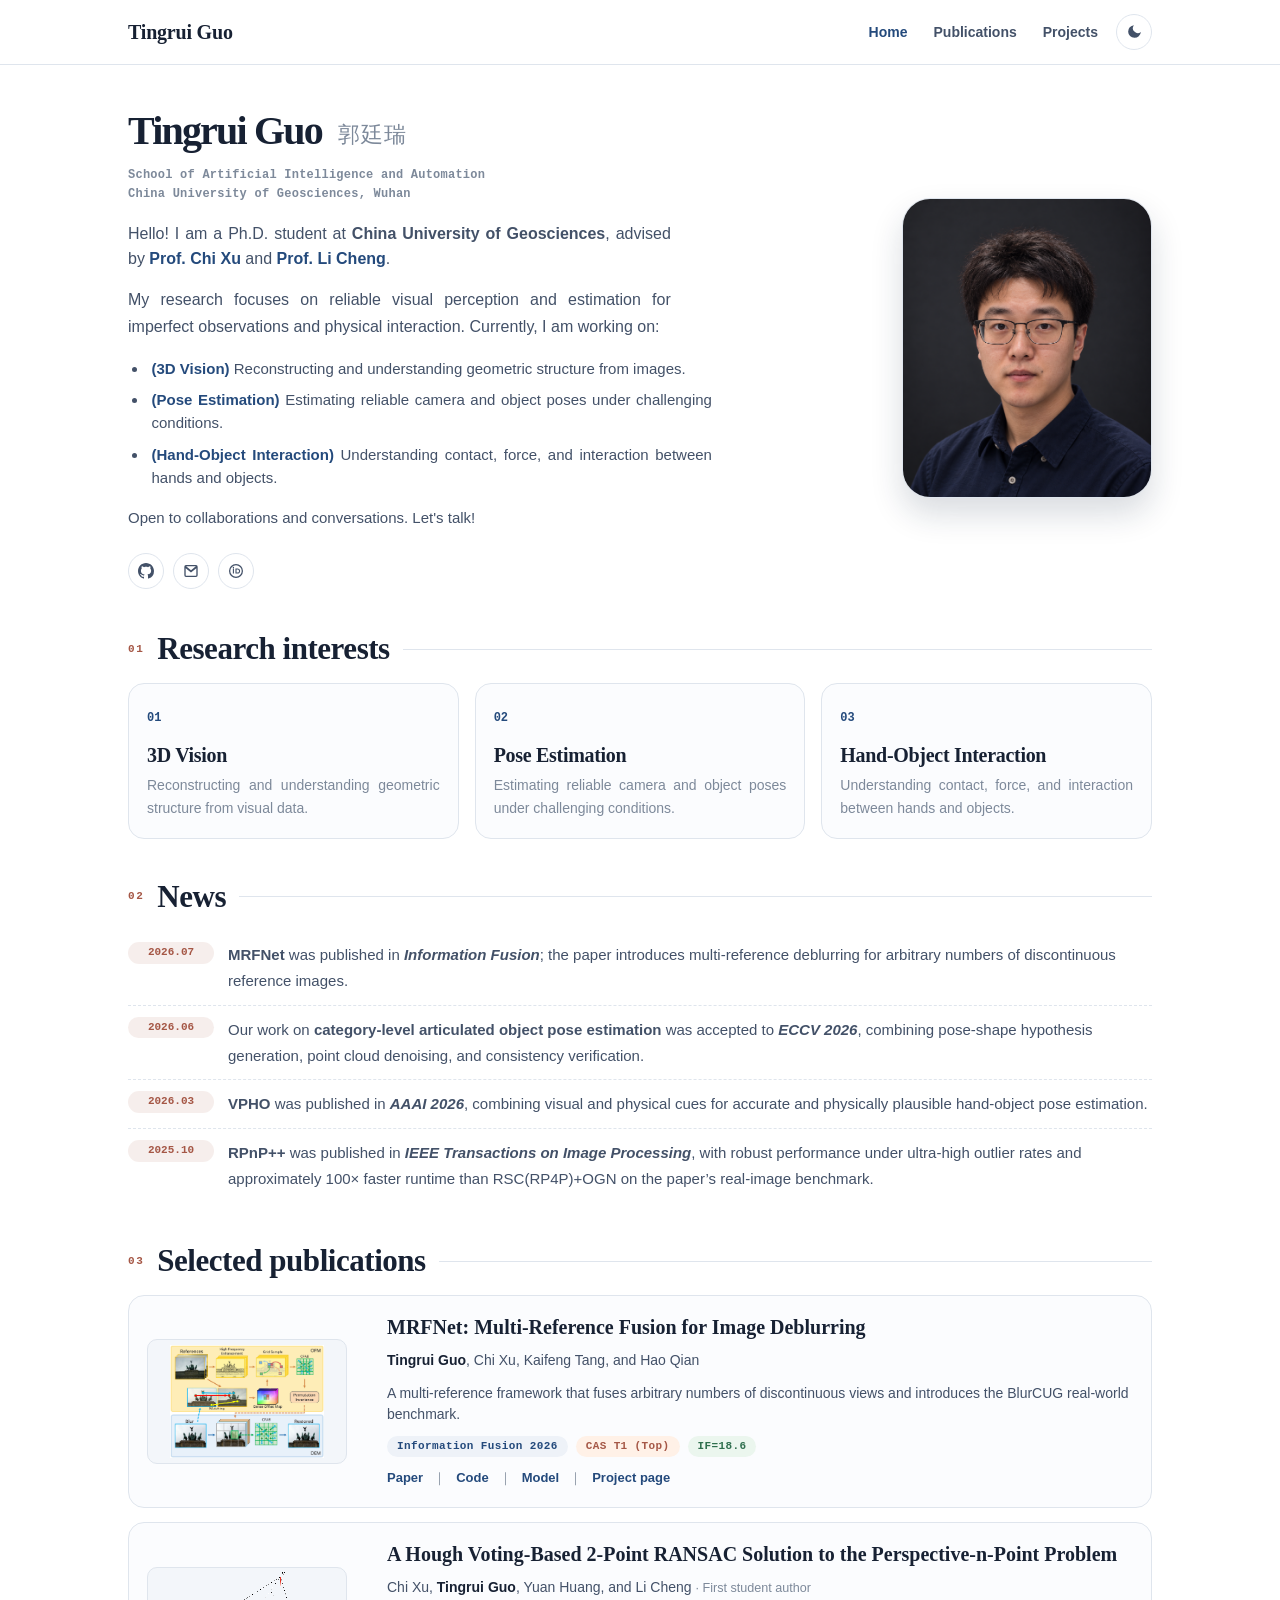
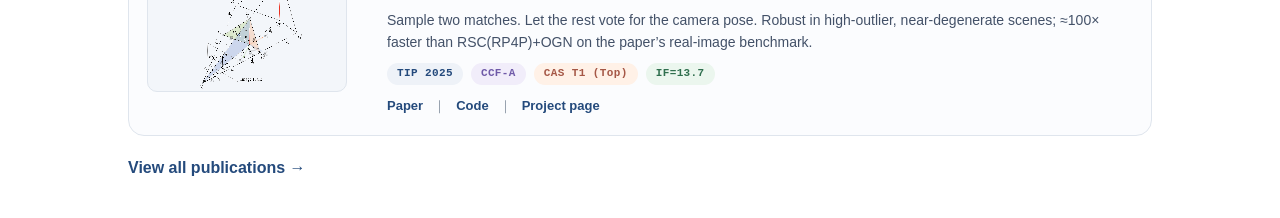
==== commit 459aea23: "update description" ====
--- a/index.html
+++ b/index.html
@@ -94,7 +94,7 @@
         <li><time class="news-time" datetime="2026-07">2026.07</time><span class="txt"><strong>MRFNet</strong> was published in <strong><em>Information Fusion</em></strong>; the paper introduces multi-reference deblurring for arbitrary numbers of discontinuous reference images.</span></li>
         <li><time class="news-time" datetime="2026-06">2026.06</time><span class="txt">Our work on <strong>category-level articulated object pose estimation</strong> was accepted to <strong><em>ECCV 2026</em></strong>, combining pose-shape hypothesis generation, point cloud denoising, and consistency verification.</span></li>
         <li><time class="news-time" datetime="2026-03">2026.03</time><span class="txt"><strong>VPHO</strong> was published in <strong><em>AAAI 2026</em></strong>, combining visual and physical cues for accurate and physically plausible hand-object pose estimation.</span></li>
-        <li><time class="news-time" datetime="2025-10">2025.10</time><span class="txt"><strong>RPnP++</strong> was published in <strong><em>IEEE Transactions on Image Processing</em></strong>, with robust performance under ultra-high outlier rates and up to 100× faster runtime than RANSAC-RP4P at high outlier rates.</span></li>
+        <li><time class="news-time" datetime="2025-10">2025.10</time><span class="txt"><strong>RPnP++</strong> was published in <strong><em>IEEE Transactions on Image Processing</em></strong>, with robust performance under ultra-high outlier rates and approximately 100× faster runtime than RSC(RP4P)+OGN on the paper’s real-image benchmark.</span></li>
       </ul>
       <button class="link-btn no-print" type="button" data-toggle aria-expanded="false"></button>
     </section>
@@ -117,7 +117,7 @@
           <div>
             <div class="pub-title"><a href="projects/rpnp_pp/index.html">A Hough Voting-Based 2-Point RANSAC Solution to the Perspective-n-Point Problem</a></div>
             <p class="pub-authors">Chi Xu, <strong>Tingrui Guo</strong>, Yuan Huang, and Li Cheng <span class="author-note">· First student author</span></p>
-            <p class="pub-summary">A Hough-voting 2-point RANSAC solver that remains accurate in near-degenerate, high-outlier settings while running up to 100× faster than RANSAC-RP4P at high outlier rates.</p>
+            <p class="pub-summary">Sample two matches. Let the rest vote for the camera pose. Robust in high-outlier, near-degenerate scenes; ≈100× faster than RSC(RP4P)+OGN on the paper’s real-image benchmark.</p>
             <div class="pub-meta"><span class="pill pill-venue">TIP 2025</span><span class="pill pill-ccf">CCF-A</span><span class="pill pill-cas">CAS T1 (Top)</span><span class="pill pill-if">IF=13.7</span></div>
             <div class="pub-links"><a href="https://doi.org/10.1109/TIP.2025.3622336" target="_blank" rel="noopener">Paper</a><a href="https://github.com/RaneWouters/RPnP_plusplus" target="_blank" rel="noopener">Code</a><a href="projects/rpnp_pp/index.html">Project page</a></div>
           </div>
